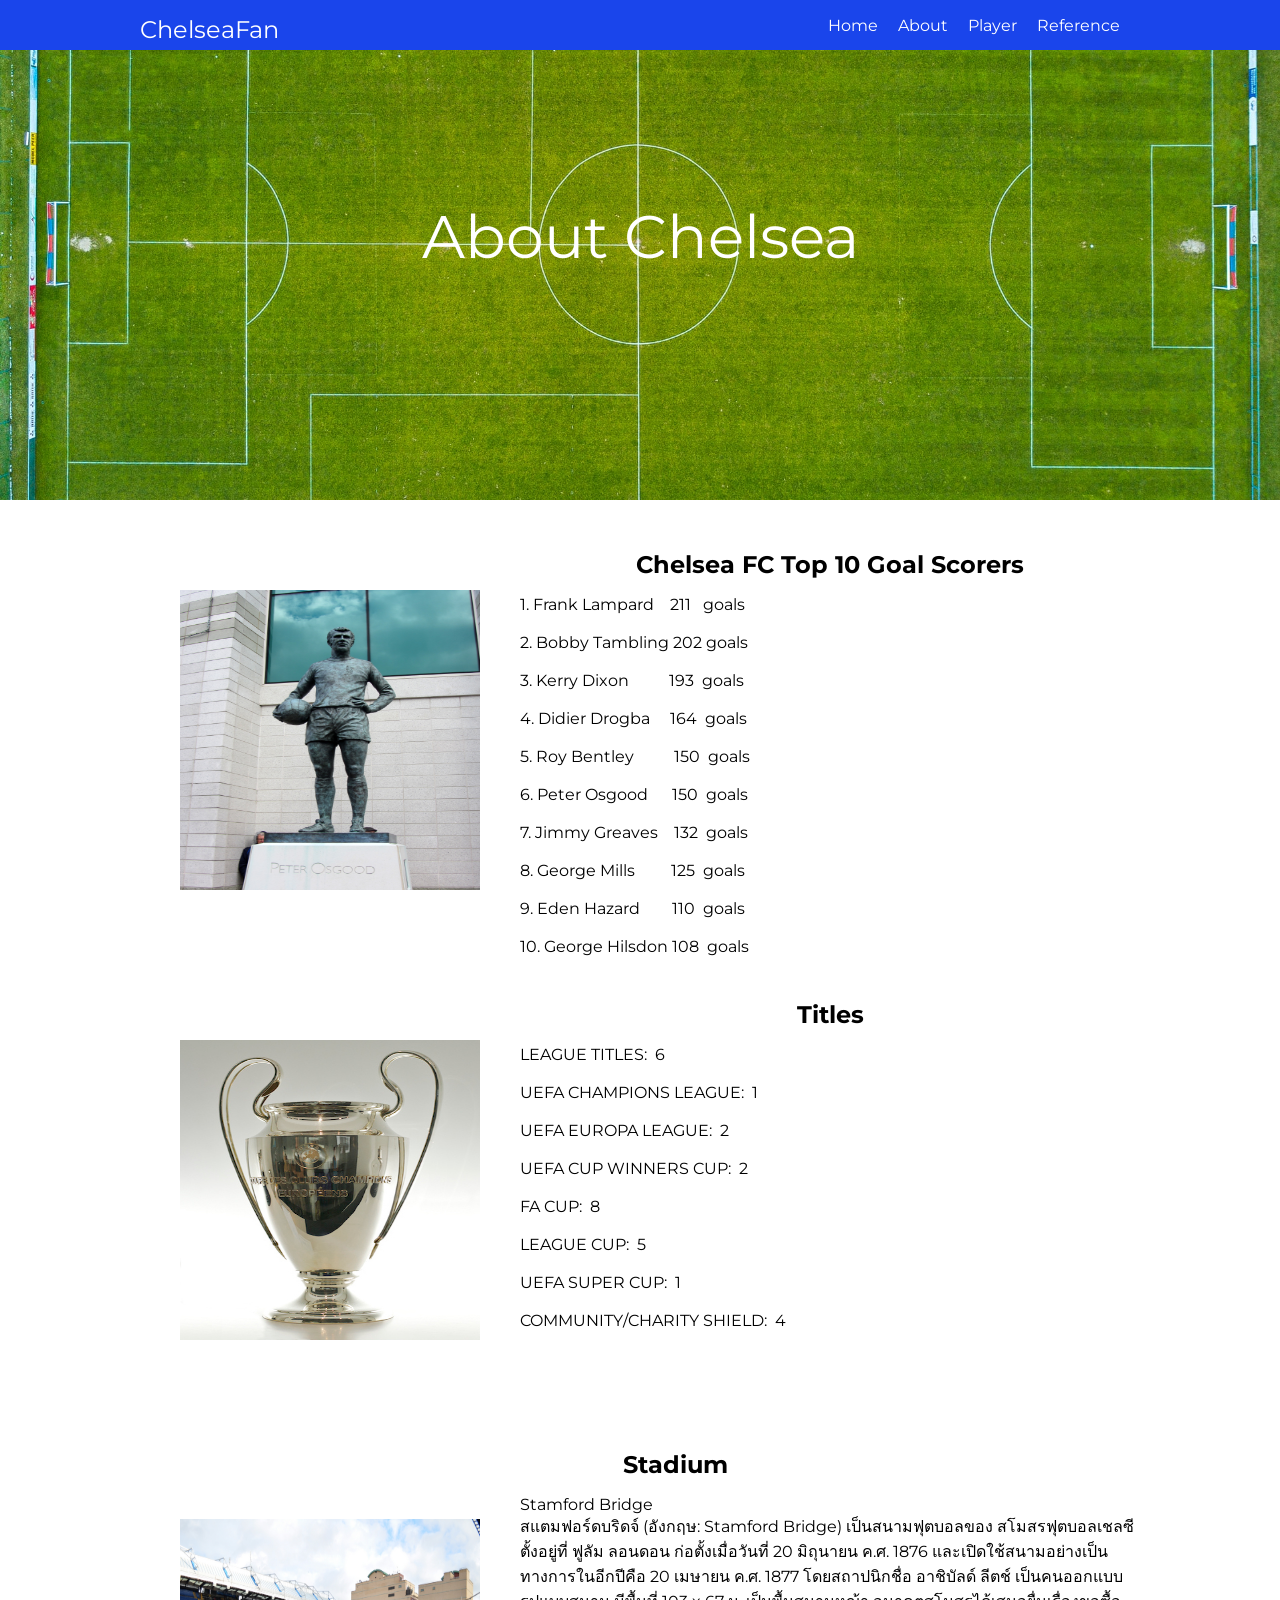
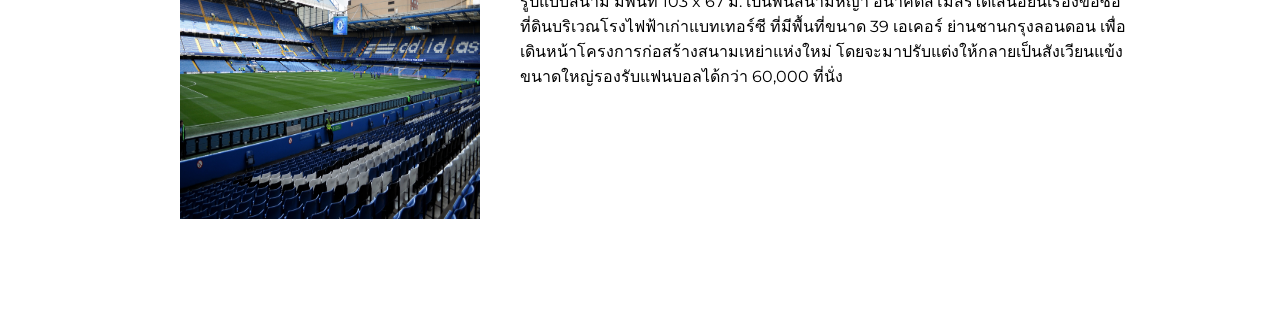
==== about.html @ 63812bb9 "ChelseaFan" ====
<!DOCTYPE html>
<html lang="en">
<head>
    <meta charset="UTF-8">
    <meta name="viewport" content="width=device-width, initial-scale=1.0">
    <title>ChelseaFan | About</title>

    <link href="https://fonts.googleapis.com/css2?family=Montserrat:wght@500&display=swap" rel="stylesheet">
    <link rel="stylesheet" href="css/style.css">
</head>
<body>
    
    <div class="menubar">
        <div class="container">
          <div class="logo">
            <h1>ChelseaFan</h1>
          </div>
          <ul class="menu">
            <li>
              <a href="index.html">Home</a>
            </li>
            <li>
              <a href="about.html">About</a>
            </li>
            <li>
              <a href="player.html">Player</a>
            </li>
            <li>
              <a href="reference.html">Reference</a>
            </li>
          </ul>
        </div>
      </div>
    </div>

    <header class="header">
        <div class="container">
          <div class="header_area">
            <h1>About Chelsea</h1>
          </div>
        </div>
      </header>

    <div class="clearfix"></div>

    <section class="info1">
        <div class="container">
          <div class="info1_area">
            <div class="info1_text">
                <img src="../img/osgood.jpg" alt="" width="300" height="300">
              <h1>Chelsea FC Top 10 Goal Scorers</h1>
              <p>1. Frank Lampard &nbsp;&nbsp; 211&nbsp;&nbsp;  goals <br>
                <br>
                2. Bobby Tambling 202   goals <br>
                <br>
                3. Kerry Dixon&nbsp;&nbsp;&nbsp;&nbsp;&nbsp;&nbsp;&nbsp;&nbsp;&nbsp; 193&nbsp;&nbsp;goals <br>
                <br>
                4. Didier Drogba&nbsp;&nbsp;&nbsp;&nbsp;&nbsp;164&nbsp; goals <br>
                <br>
                5. Roy Bentley&nbsp;&nbsp;&nbsp;&nbsp;&nbsp;&nbsp;&nbsp;&nbsp;&nbsp;&nbsp;150&nbsp; goals <br>
                <br>
                6. Peter Osgood&nbsp;&nbsp;&nbsp;&nbsp;&nbsp;&nbsp;150&nbsp;&nbsp;goals <br>
                <br>
                7. Jimmy Greaves&nbsp;&nbsp;&nbsp;&nbsp;132&nbsp;&nbsp;goals <br>
                <br>
                8. George Mills&nbsp;&nbsp;&nbsp;&nbsp;&nbsp;&nbsp;&nbsp;&nbsp;&nbsp;125&nbsp;&nbsp;goals <br>
                <br>
                9. Eden Hazard&nbsp;&nbsp;&nbsp;&nbsp;&nbsp;&nbsp;&nbsp;&nbsp;110&nbsp;&nbsp;goals <br>
                <br>
                10. George Hilsdon&nbsp;108&nbsp;&nbsp;goals
              </p>
            </div>
          </div>
        </div>
      </section>
       
      <section class="info1">
          <div class="container">
              <div class="info1_area">
                  <div class="info1_text">
                      <img src="../img/uefa.jpg" alt="" width="300" height="300">
                      <h1>Titles</h1>
                      <p>
                        LEAGUE TITLES:&nbsp; 6 <br>
                        <br>
                        UEFA CHAMPIONS LEAGUE:&nbsp; 1 <br>
                        <br>
                        UEFA EUROPA LEAGUE:&nbsp; 2 <br>
                        <br>
                        UEFA CUP WINNERS CUP:&nbsp; 2 <br>
                        <br>
                        FA CUP:&nbsp; 8 <br>
                        <br>
                        LEAGUE CUP:&nbsp; 5 <br>
                        <br>
                        UEFA SUPER CUP:&nbsp; 1 <br>
                        <br>
                        COMMUNITY/CHARITY SHIELD:&nbsp; 4 <br>
                      </p>
                  </div>
              </div>
          </div>
      </section>

      <section class="info1">
        <div class="container">
            <div class="info1_area">
                <div class="info1_text">
                    <h1>Stadium</h1>
                    <img src="../img/stf.jpg" alt="" width="300" height="300">
                    <p>
                      Stamford Bridge <br>
                      สแตมฟอร์ดบริดจ์ (อังกฤษ: Stamford Bridge) เป็นสนามฟุตบอลของ สโมสรฟุตบอลเชลซี ตั้งอยู่ที่ ฟูลัม ลอนดอน ก่อตั้งเมื่อวันที่ 20 มิถุนายน ค.ศ. 1876 และเปิดใช้สนามอย่างเป็นทางการในอีกปีคือ 20 เมษายน ค.ศ. 1877 โดยสถาปนิกชื่อ อาชิบัลด์ ลีตช์ เป็นคนออกแบบรูปแบบสนาม มีพื้นที่ 103 x 67 ม. เป็นพื้นสนามหญ้า
                      อนาคตสโมสรได้เสนอยื่นเรื่องขอซื้อที่ดินบริเวณโรงไฟฟ้าเก่าแบทเทอร์ซี ที่มีพื้นที่ขนาด 39 เอเคอร์ ย่านชานกรุงลอนดอน เพื่อเดินหน้าโครงการก่อสร้างสนามเหย่าแห่งใหม่ โดยจะมาปรับแต่งให้กลายเป็นสังเวียนแข้งขนาดใหญ่รองรับแฟนบอลได้กว่า 60,000 ที่นั่ง

                    </p>
                </div>
            </div>
        </div>
    </section>
</body>
</html>
---- css/style.css ----
body{
    margin: 0;
    padding: 0;
    font-family: 'Montserrat', sans-serif;
}

.clearfix{
    clear: both;
}

.container{
    width: 1000px;
    margin: 0 auto;
}


.menubar{
    width: 100%;
    height: 50px;
    background-color: #1A45EB;

}

.menubar .logo{
    float: left;
}

.menubar h1{
    margin: 0;
    font-size: 24px;
    font-weight: normal;
    padding-top: 15px;
    color: white;
}

.menubar ul.menu{
    list-style: none;
    float: right;
}

.menubar ul.menu li{
    float: left;
    margin-right: 20px;
}

.menubar ul.menu li a{
    text-decoration: none;
    color: #ffffff;
    border-bottom: 2px solid transparent;
    padding-bottom: 20px;
    transition: all 0.30s ease;
}

.menubar ul.menu li a:hover{
    border-bottom: 2px solid #333;
    padding-bottom: 0px;
}

.header{
    width: 100%;
    background: url(../img/header1.jpg) no-repeat;
    height: 450px;
    background-size: cover;
    background-position: center center;
}

.header_area{
    padding-top: 150px;
    margin: 0 auto;
    width: 660px;
    text-align: center;
    color: white;
}

.header_area h1{
    margin: 0;
    font-size: 60px;
    font-weight: normal;
}

.header_area p{
    font-size: 20px;

}

.info1{
    width: 100%;
    height: 400px;
}

.info1_area{
    color: black;
}

.info1_area img{
    margin: 40px;
    margin-bottom: 100px;
    float: left;
}

.info1_area h1{
    margin: 0;
}

.info1_text h1{
    text-align: center;
    margin-top: 50px;
    margin-left: 70px;

}
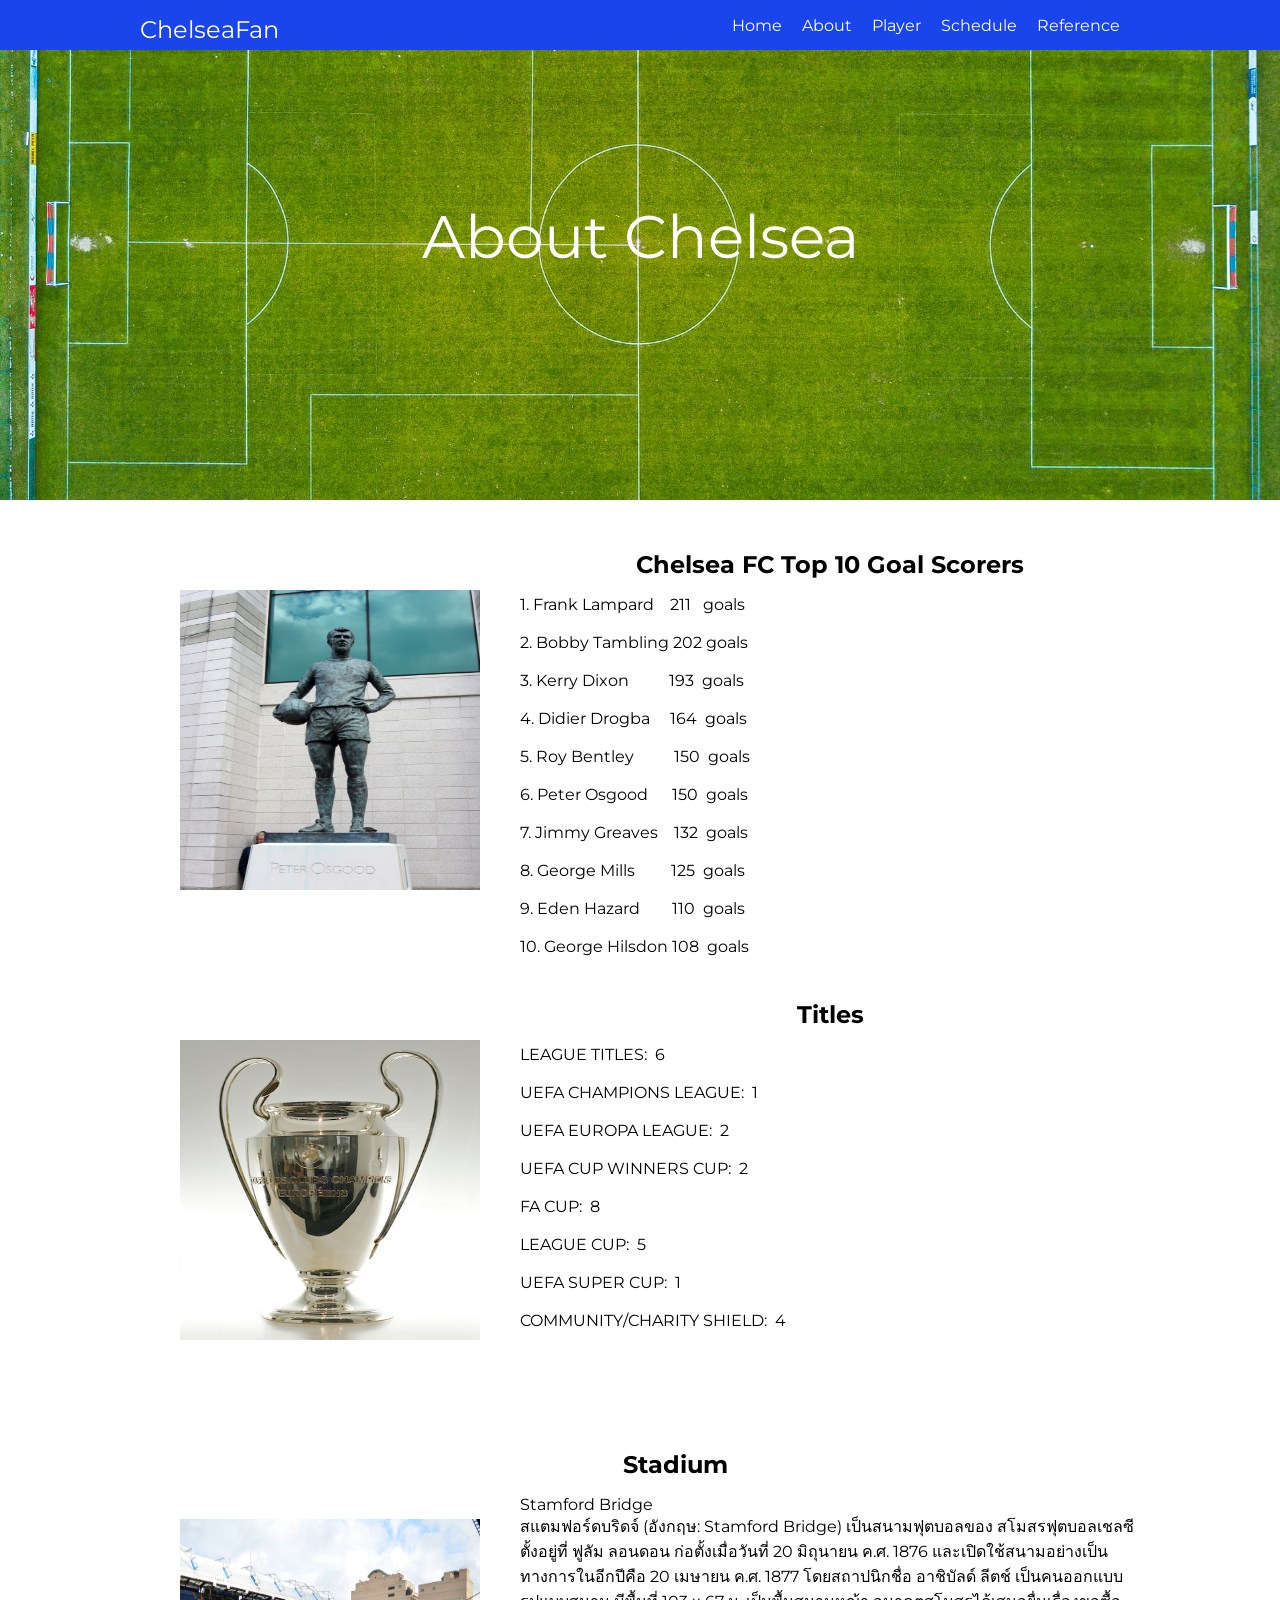
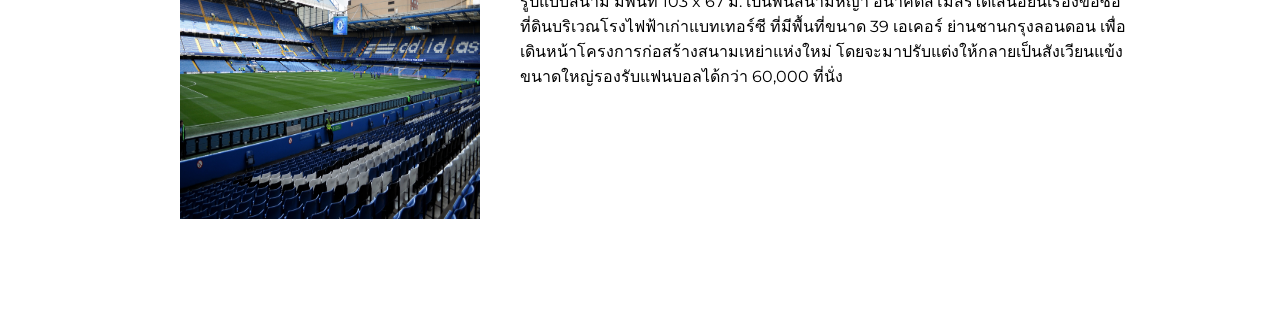
==== commit 4475489a: "update" ====
--- a/about.html
+++ b/about.html
@@ -10,28 +10,30 @@
 </head>
 <body>
     
-    <div class="menubar">
-        <div class="container">
-          <div class="logo">
-            <h1>ChelseaFan</h1>
-          </div>
-          <ul class="menu">
-            <li>
-              <a href="index.html">Home</a>
-            </li>
-            <li>
-              <a href="about.html">About</a>
-            </li>
-            <li>
-              <a href="player.html">Player</a>
-            </li>
-            <li>
-              <a href="reference.html">Reference</a>
-            </li>
-          </ul>
-        </div>
+  <div class="menubar">
+    <div class="container">
+      <div class="logo">
+        <h1>ChelseaFan</h1>
       </div>
+      <ul class="menu">
+        <li>
+          <a href="index.html">Home</a>
+        </li>
+        <li>
+          <a href="about.html">About</a>
+        </li>
+        <li>
+          <a href="player.html">Player</a>
+        </li>
+        <li>
+            <a href="schedule.html">Schedule</a>
+        </li>
+        <li>
+          <a href="reference.html">Reference</a>
+        </li>
+      </ul>
     </div>
+  </div>
 
     <header class="header">
         <div class="container">
